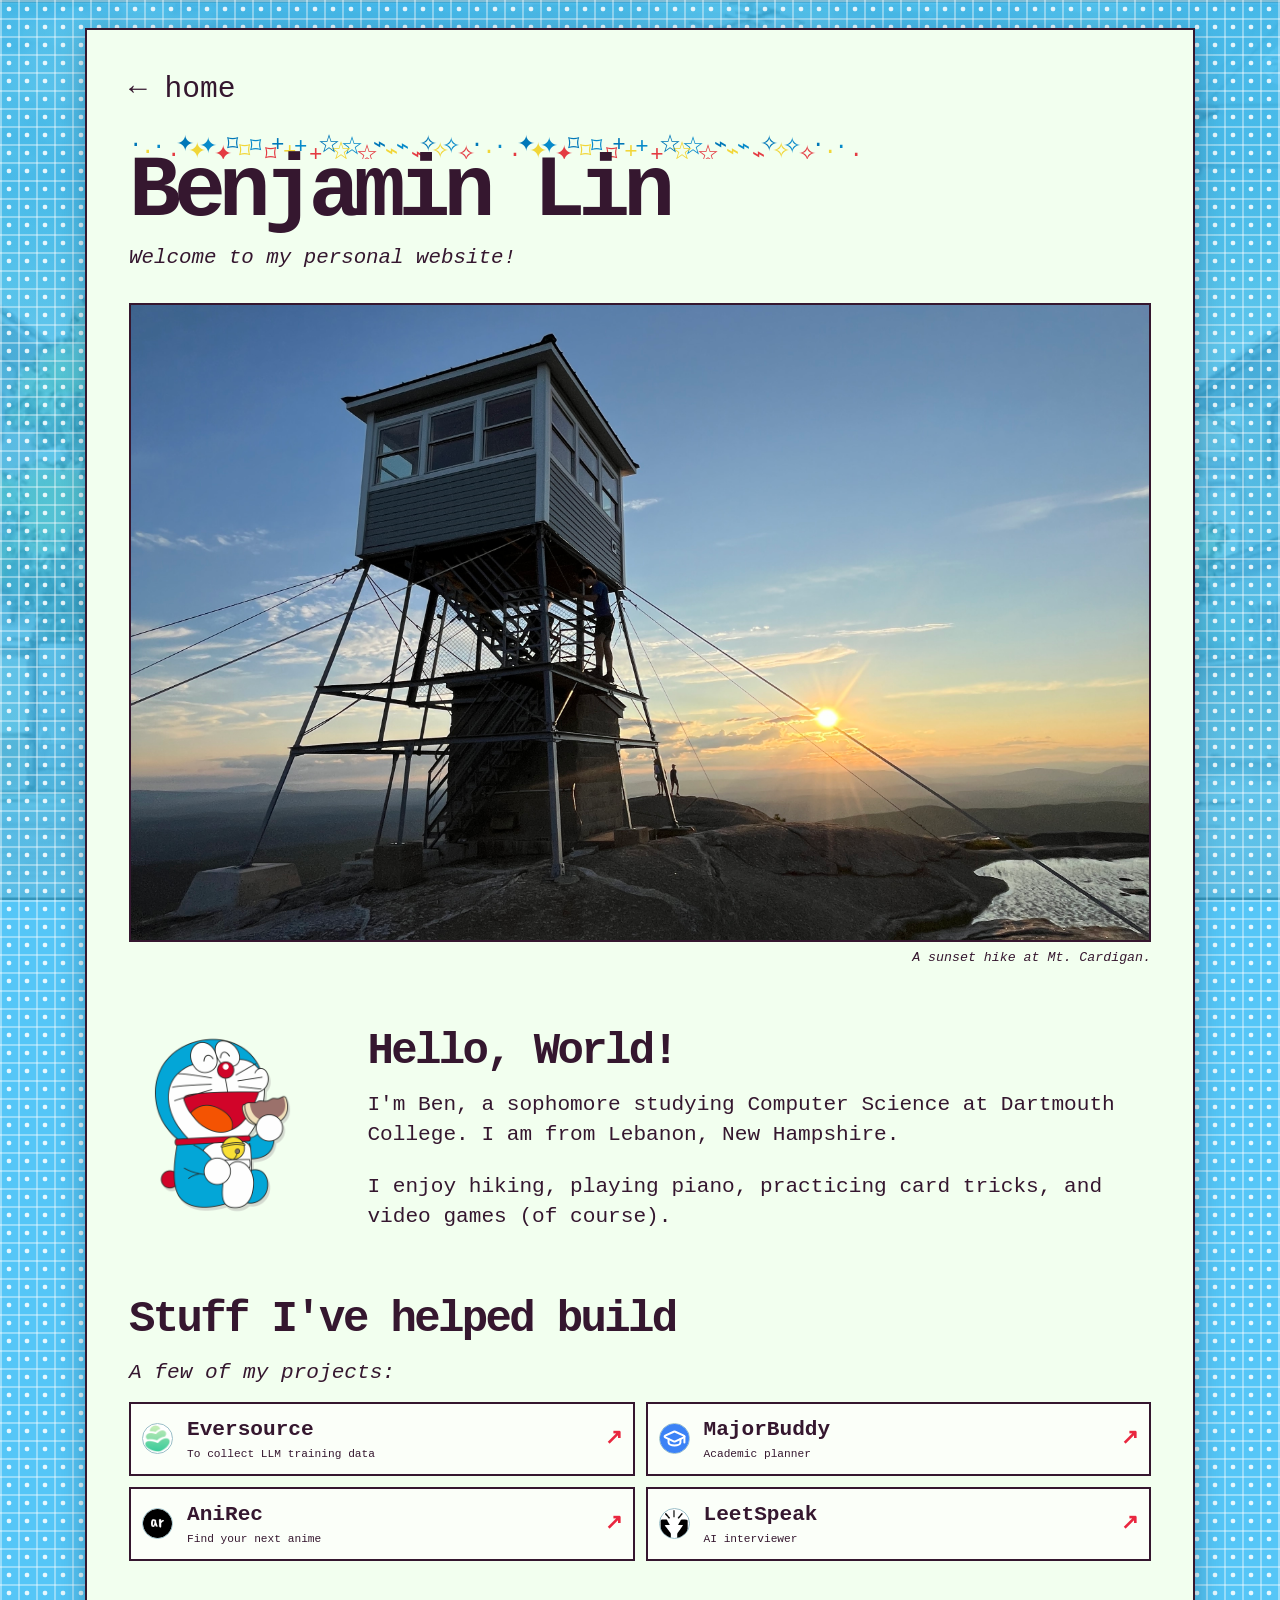
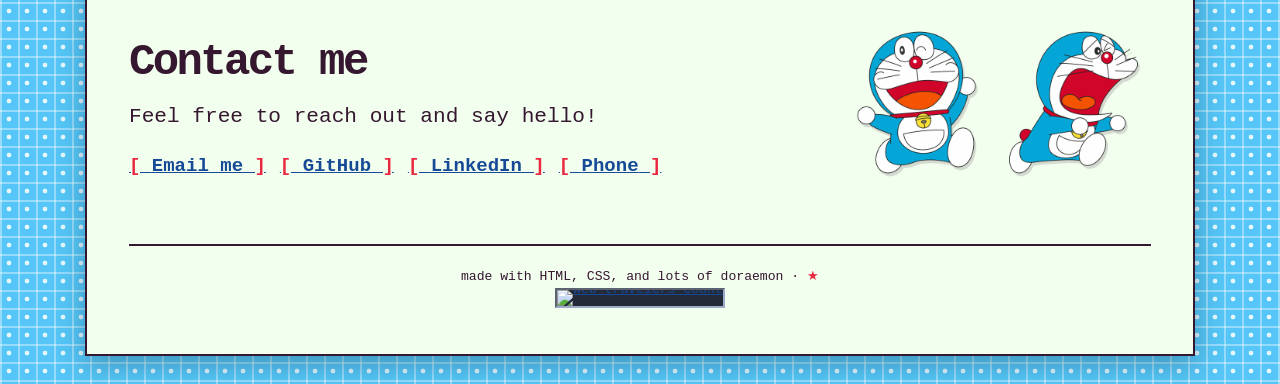
==== index.html @ bcbeec0c "doraemon theme" ====
<!DOCTYPE html>
<html lang="en">
<head>
  <meta charset="UTF-8">
  <meta name="viewport" content="width=device-width, initial-scale=1.0">
  <meta name="description" content="Benjamin Lin's little corner of the internet.">
  <title>Ben's Website</title>
  <link rel="stylesheet" href="styles.css">
  <link rel="icon" href="images/dorayaki.svg?v=1" type="image/svg+xml" sizes="any">
</head>

<body>
  <main class="site-shell">
    <header class="masthead">
      <a class="back-link" href="#about">← home</a>
      <p class="confetti" aria-hidden="true">·　✦　⌑　+　☆　⌁　✧　·　✦　⌑　+　☆　⌁　✧　·</p>
      <h1>Benjamin Lin</h1>
      <p class="welcome-line">Welcome to my personal website!</p>
    </header>

    <figure class="feature-figure">
      <img src="images/mt-cardigan.jpg" alt="A firetower with a sunset in the background.">
      <figcaption>A sunset hike at Mt. Cardigan.</figcaption>
    </figure>

    <section id="about" class="entry about-entry">
      <img class="entry-character" src="images/doraemon-40659.png" alt="Doraemon holding a dorayaki">
      <div>
        <h2>Hello, World!</h2>
        <p>I'm Ben, a sophomore studying Computer Science at Dartmouth College. I am from Lebanon, New Hampshire.</p>
        <p>I enjoy hiking, playing piano, practicing card tricks, and video games (of course). </p>
      </div>
    </section>

    <section id="projects" class="entry projects-entry">
      <h2>Stuff I've helped build</h2>
      <p class="section-intro">A few of my projects:</p>
      <div class="project-grid">
        <a href="https://eversource.dartmouth.edu/" target="_blank" rel="noopener">
          <span class="project-symbol"><img src="images/project-icons/eversource.png" alt=""></span>
          <span><strong>Eversource</strong><small>To collect LLM training data</small></span>
          <b>↗</b>
        </a>
        <a href="https://majorbuddy.xyz" target="_blank" rel="noopener">
          <span class="project-symbol"><img src="images/project-icons/majorbuddy.svg" alt=""></span>
          <span><strong>MajorBuddy</strong><small>Academic planner</small></span>
          <b>↗</b>
        </a>
        <a href="https://ani-rec-three.vercel.app/" target="_blank" rel="noopener">
          <span class="project-symbol"><img src="images/project-icons/anirec.ico" alt=""></span>
          <span><strong>AniRec</strong><small>Find your next anime</small></span>
          <b>↗</b>
        </a>
        <a href="https://leetspeak.live/" target="_blank" rel="noopener">
          <span class="project-symbol"><img src="images/project-icons/leetspeak.svg" alt=""></span>
          <span><strong>LeetSpeak</strong><small>AI interviewer</small></span>
          <b>↗</b>
        </a>
      </div>
    </section>

    <section id="contact" class="entry contact-entry">
      <div>
        <h2>Contact me</h2>
        <p>Feel free to reach out and say hello!</p>
        <p class="contact-list">
          <a href="mailto:blin97198@gmail.com">Email me</a>
          <a href="https://github.com/benitolinito" target="_blank" rel="noopener">GitHub</a>
          <a href="https://www.linkedin.com/in/benjamin-lin-399378349/" target="_blank" rel="noopener">LinkedIn</a>
          <a href="tel:+16033228292">Phone</a>
        </p>
      </div>
      <div class="contact-art">
        <img src="images/doraemon-40668.png" alt="Doraemon waving" class="contact-character contact-character-smile">
        <img src="images/doraemon-40663.png" alt="Doraemon running with excitement" class="contact-character">
      </div>
    </section>

    <footer>
      <p>made with HTML, CSS, and lots of doraemon · <span>★</span></p>
      <a class="visitor-count" href="https://hits.sh/benitolinito.github.io/" target="_blank" rel="noopener"><img src="https://hits.sh/benitolinito.github.io.svg?style=flat-square&amp;label=WEB%20TRAVELERS&amp;color=1b2735&amp;labelColor=35172f" alt="Web travelers count"></a>
    </footer>
  </main>
</body>
</html>
---- styles.css ----
:root {
  --sky: #55c6f7;
  --sky-dark: #159fdf;
  --mint: #f2ffef;
  --paper-edge: #e0f4db;
  --plum: #35172f;
  --blue: #028ed2;
  --red: #e9273f;
}

* { box-sizing: border-box; }
html { scroll-behavior: smooth; }

body {
  min-width: 320px;
  margin: 0;
  color: var(--plum);
  font-family: "Courier New", Courier, monospace;
  background-color: var(--sky);
  background-image:
    linear-gradient(90deg, rgba(255, 255, 255, .38) 2px, transparent 2px),
    linear-gradient(rgba(255, 255, 255, .38) 2px, transparent 2px),
    radial-gradient(circle at center, rgba(255, 255, 255, .85) 0 2px, transparent 2.7px),
    linear-gradient(rgba(66, 191, 240, .78), rgba(66, 191, 240, .78)),
    url("images/nobita's house.webp");
  background-position: 0 0, 0 0, 0 0, center, center;
  background-size: 18px 18px, 18px 18px, 18px 18px, cover, cover;
  background-attachment: scroll, scroll, scroll, fixed, fixed;
}

a { color: #164a96; }
a:hover, a:focus-visible { color: var(--red); }

.site-shell {
  width: min(100% - 36px, 1110px);
  margin: 28px auto;
  padding: clamp(25px, 4vw, 42px);
  border: 2px solid var(--plum);
  background: var(--mint);
  box-shadow: 0 8px 26px rgba(26, 75, 101, .42);
}

.masthead { margin-bottom: 34px; }
.back-link { display: inline-block; font-size: clamp(1.15rem, 2.6vw, 1.85rem); color: var(--plum); text-decoration: none; }
.back-link:hover, .back-link:focus-visible { color: var(--red); text-decoration: underline; }

.confetti {
  margin: 22px 0 -7px;
  overflow: hidden;
  color: #0077b8;
  font-size: 1.4rem;
  letter-spacing: .25em;
  white-space: nowrap;
  text-shadow: 12px 7px #f1d638, 23px 2px #078aca, 38px 10px #e43b42;
}

h1, h2, p { margin-top: 0; }
h1 { margin-bottom: 13px; font-size: clamp(2.4rem, 7vw, 5.4rem); line-height: .94; letter-spacing: -.08em; }
.welcome-line { margin-bottom: 0; font-size: clamp(.95rem, 2vw, 1.3rem); font-style: italic; }

.feature-figure { margin: 0 0 clamp(37px, 6vw, 63px); }
.feature-figure img { display: block; width: 100%; aspect-ratio: 16 / 10; border: 2px solid var(--plum); object-fit: cover; object-position: 50% 35%; }
.feature-figure figcaption { margin-top: 8px; font-size: .83rem; font-style: italic; text-align: right; }

.entry { margin: 0 0 clamp(39px, 6vw, 64px); font-size: clamp(1rem, 2vw, 1.32rem); line-height: 1.42; }
.entry h2 { margin-bottom: 15px; font-size: clamp(1.65rem, 3.7vw, 2.75rem); line-height: 1.08; letter-spacing: -.06em; }
.entry p:last-child { margin-bottom: 0; }

.about-entry { display: grid; grid-template-columns: minmax(115px, 20%) 1fr; gap: clamp(17px, 3vw, 34px); align-items: start; }
.entry-character { width: 100%; max-width: 185px; margin-top: 3px; filter: drop-shadow(2px 3px 0 rgba(53, 23, 47, .16)); }

.section-intro { margin-bottom: 14px; font-style: italic; }
.project-grid { display: grid; grid-template-columns: repeat(2, minmax(0, 1fr)); gap: 11px; }
.project-grid a { display: grid; grid-template-columns: 37px 1fr 17px; gap: 8px; align-items: center; padding: 11px; color: var(--plum); border: 2px solid var(--plum); text-decoration: none; background: #fbfff9; }
.project-grid a:hover, .project-grid a:focus-visible { color: var(--plum); border-color: var(--blue); background: #dff7ff; transform: translate(-2px, -2px); box-shadow: 4px 4px 0 var(--blue); }
.project-symbol { display: grid; width: 31px; height: 31px; place-items: center; overflow: hidden; border: 1px solid #9bbfc8; border-radius: 50%; background: #fff; }
.project-symbol img { display: block; width: 100%; height: 100%; object-fit: contain; }
.project-grid strong, .project-grid small { display: block; }
.project-grid small { margin-top: 2px; font-size: .7rem; }
.project-grid b { color: var(--red); }

.contact-entry { display: grid; grid-template-columns: 1fr minmax(185px, 27%); gap: 25px; align-items: end; }
.contact-entry h2 { max-width: 790px; }
.contact-list { display: flex; flex-wrap: wrap; gap: 8px 14px; font-size: .9em; font-weight: 700; }
.contact-list a::before { content: "[ "; color: var(--red); }
.contact-list a::after { content: " ]"; color: var(--red); }
.contact-art { display: flex; align-items: end; justify-content: end; gap: 2px; }
.contact-character { width: 59%; max-height: 155px; object-fit: contain; object-position: bottom; filter: drop-shadow(2px 3px 0 rgba(53, 23, 47, .16)); }
.contact-character-smile { width: 74%; max-height: 155px; }

footer { padding-top: 18px; border-top: 2px solid var(--plum); font-size: .82rem; text-align: center; }
footer p { margin: 4px 0; }
footer span { color: var(--red); }
.visitor-count { display: inline-block; overflow: hidden; border: 2px inset #9eabc6; line-height: 0; background: #252a38; }
.visitor-count img { height: 24px; max-width: 100%; }

@media (max-width: 640px) {
  .site-shell { width: min(100% - 18px, 610px); margin: 9px auto; padding: 22px 18px; }
  .masthead { margin-bottom: 25px; }
  .confetti { margin-top: 15px; font-size: 1.1rem; }
  .feature-figure { margin-bottom: 36px; }
  .about-entry { grid-template-columns: 85px 1fr; gap: 14px; }
  .project-grid { grid-template-columns: 1fr; }
  .contact-entry { grid-template-columns: 1fr 138px; gap: 12px; }
}

@media (max-width: 410px) {
  body { background-size: 15px 15px, 15px 15px, 15px 15px, cover, cover; }
  h1 { letter-spacing: -.11em; }
  .about-entry { display: block; }
  .entry-character { display: block; width: 100px; margin: 0 auto 14px; }
  .contact-entry { grid-template-columns: 1fr; }
  .contact-character { display: none; }
}
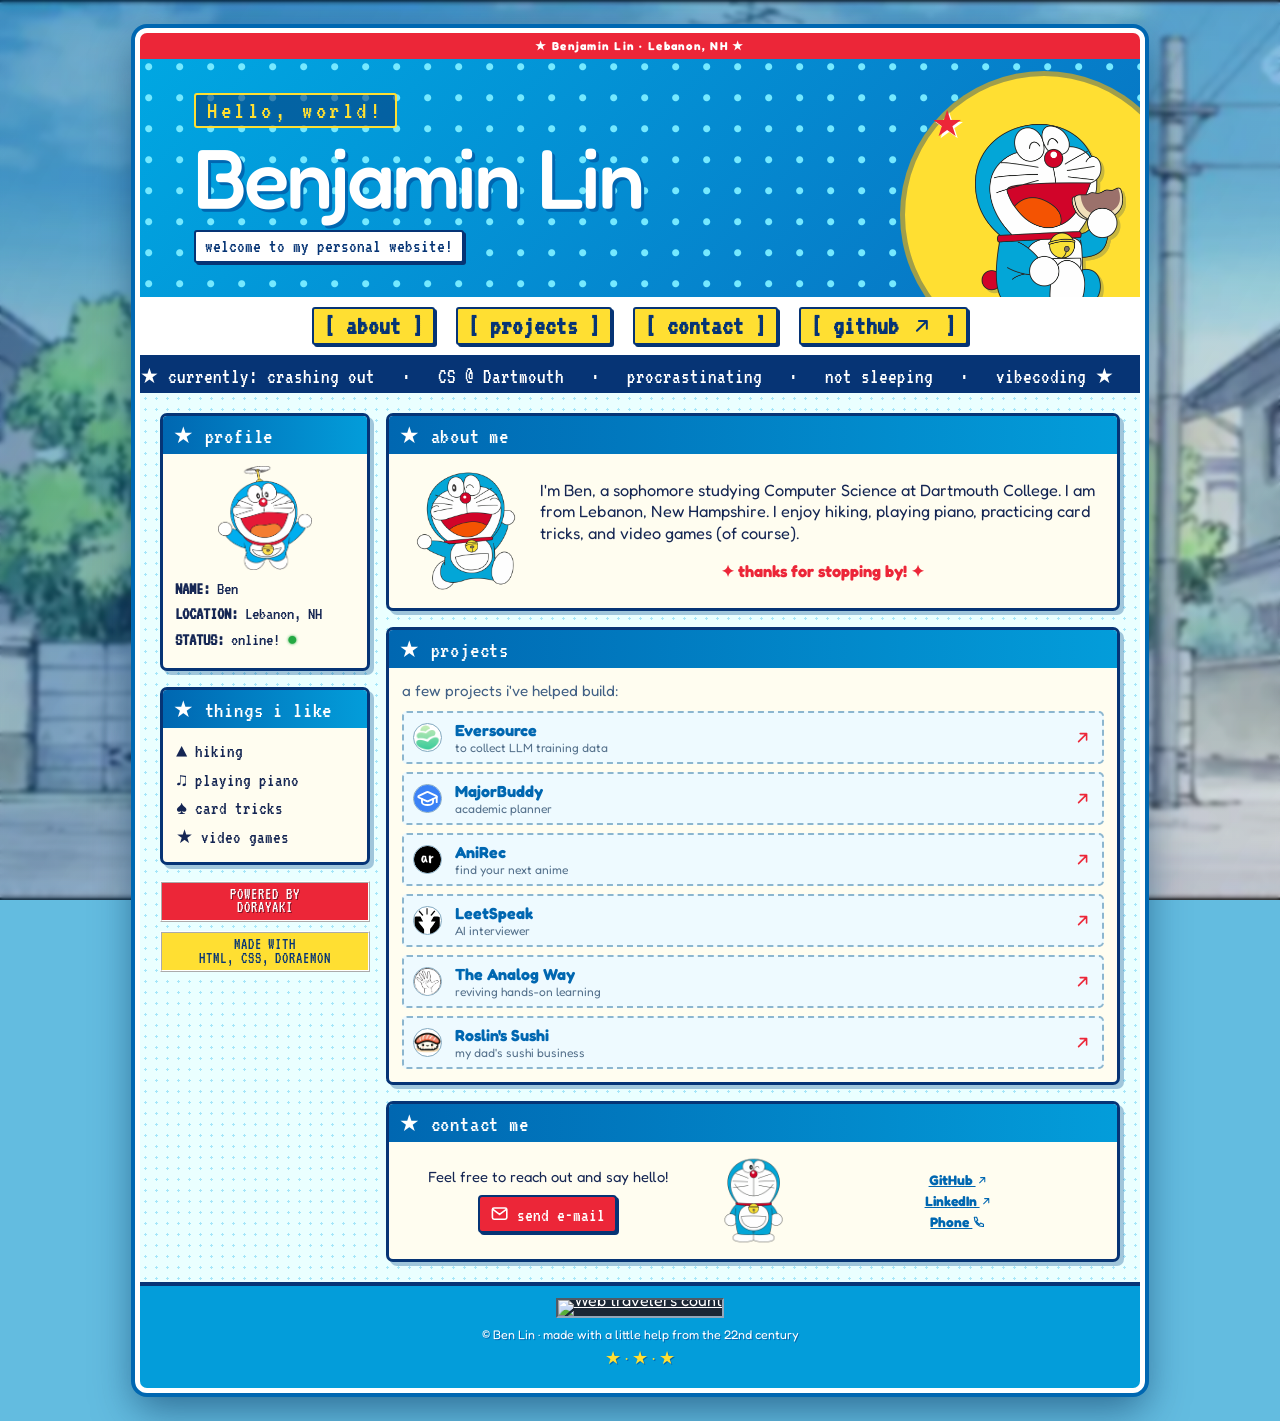
==== commit b2190711: "Make Doraemon design the main site, swap alternative version, add project icons, tidy files" ====
--- a/index.html
+++ b/index.html
@@ -4,82 +4,116 @@
   <meta charset="UTF-8">
   <meta name="viewport" content="width=device-width, initial-scale=1.0">
   <meta name="description" content="Benjamin Lin's little corner of the internet.">
-  <title>Ben's Website</title>
-  <link rel="stylesheet" href="styles.css">
+  <meta property="og:title" content="Benjamin Lin">
+  <meta property="og:description" content="Benjamin Lin's little corner of the internet.">
+  <meta property="og:image" content="https://benitolinito.github.io/images/dorayaki.png">
+  <meta property="og:url" content="https://benitolinito.github.io/">
+  <meta property="og:type" content="website">
+  <meta name="twitter:card" content="summary">
+  <meta name="twitter:title" content="Benjamin Lin">
+  <meta name="twitter:description" content="Benjamin Lin's little corner of the internet.">
+  <meta name="twitter:image" content="https://benitolinito.github.io/images/dorayaki.png">
+  <title>Benjamin Lin</title>
+  <link rel="stylesheet" href="alternative-version.css">
   <link rel="icon" href="images/dorayaki.svg?v=1" type="image/svg+xml" sizes="any">
 </head>
 
 <body>
   <main class="site-shell">
-    <header class="masthead">
-      <a class="back-link" href="#about">← home</a>
-      <p class="confetti" aria-hidden="true">·　✦　⌑　+　☆　⌁　✧　·　✦　⌑　+　☆　⌁　✧　·</p>
-      <h1>Benjamin Lin</h1>
-      <p class="welcome-line">Welcome to my personal website!</p>
+    <div class="top-strip" aria-hidden="true">
+      <span>★ Benjamin Lin · Lebanon, NH ★</span>
+    </div>
+
+    <header class="hero">
+      <div class="hero-copy">
+        <p class="hero-kicker">Hello, world!</p>
+        <h1>Benjamin Lin</h1>
+        <p class="hero-status">welcome to my personal website!</p>
+      </div>
+      <div class="hero-art" aria-hidden="true">
+        <span class="art-sparkle">★</span>
+        <img src="images/doraemon-40659.png" alt="">
+      </div>
     </header>
 
-    <figure class="feature-figure">
-      <img src="images/mt-cardigan.jpg" alt="A firetower with a sunset in the background.">
-      <figcaption>A sunset hike at Mt. Cardigan.</figcaption>
-    </figure>
+    <nav class="nav-bar" aria-label="Main navigation">
+      <a href="#about">[ about ]</a>
+      <a href="#projects">[ projects ]</a>
+      <a href="#contact">[ contact ]</a>
+      <a href="https://github.com/benitolinito" target="_blank" rel="noopener">[ github <svg class="icon external-icon" aria-hidden="true" viewBox="0 0 24 24"><path d="M7 17 17 7M9 7h8v8"/></svg> ]</a>
+    </nav>
 
-    <section id="about" class="entry about-entry">
-      <img class="entry-character" src="images/doraemon-40659.png" alt="Doraemon holding a dorayaki">
-      <div>
-        <h2>Hello, World!</h2>
-        <p>I'm Ben, a sophomore studying Computer Science at Dartmouth College. I am from Lebanon, New Hampshire.</p>
-        <p>I enjoy hiking, playing piano, practicing card tricks, and video games (of course). </p>
+    <p class="ticker"><span>★ currently: crashing out &nbsp; · &nbsp; CS @ Dartmouth &nbsp; · &nbsp; procrastinating &nbsp; · &nbsp; not sleeping &nbsp; · &nbsp; vibecoding ★</span></p>
+
+    <div class="content-grid">
+      <aside class="side-column">
+        <section class="window profile-card">
+          <h2 class="window-title">★ profile</h2>
+          <div class="window-body">
+            <img class="avatar" src="images/doraemon-40690.png" alt="Doraemon">
+            <p><strong>NAME:</strong> Ben</p>
+            <p><strong>LOCATION:</strong> Lebanon, NH</p>
+            <p><strong>STATUS:</strong> online! <span class="online-dot">●</span></p>
+          </div>
+        </section>
+
+        <section class="window likes-card">
+          <h2 class="window-title">★ things i like</h2>
+          <div class="window-body">
+            <ul class="mini-list">
+              <li>▲ hiking</li>
+              <li>♫ playing piano</li>
+              <li>♠ card tricks</li>
+              <li>★ video games</li>
+            </ul>
+          </div>
+        </section>
+
+        <div class="badge-stack" aria-label="Web badges">
+          <span>POWERED BY<br>DORAYAKI</span>
+          <span>MADE WITH<br>HTML, CSS, DORAEMON</span>
+        </div>
+      </aside>
+
+      <div class="main-column">
+        <section id="about" class="window about-card">
+          <h2 class="window-title">★ about me</h2>
+          <div class="window-body about-content">
+            <img class="about-doraemon" src="images/doraemon-40668.png" alt="Doraemon waving">
+            <div>
+              <p>I'm Ben, a sophomore studying Computer Science at Dartmouth College. I am from Lebanon, New Hampshire. I enjoy hiking, playing piano, practicing card tricks, and video games (of course).</p>
+              <p class="sparkle-line">✦ thanks for stopping by! ✦</p>
+            </div>
+          </div>
+        </section>
+
+        <section id="projects" class="window projects-card">
+          <h2 class="window-title">★ projects</h2>
+          <div class="window-body">
+            <p class="intro">a few projects i've helped build:</p>
+            <div class="project-list">
+              <a class="project-link" href="https://eversource.dartmouth.edu/" target="_blank" rel="noopener"><span class="project-icon"><img src="images/project-icons/eversource.png" alt=""></span><span><strong>Eversource</strong><small>to collect LLM training data</small></span><svg class="icon project-external-icon" aria-hidden="true" viewBox="0 0 24 24"><path d="M7 17 17 7M9 7h8v8"/></svg></a>
+              <a class="project-link" href="https://majorbuddy.xyz" target="_blank" rel="noopener"><span class="project-icon"><img src="images/project-icons/majorbuddy.svg" alt=""></span><span><strong>MajorBuddy</strong><small>academic planner</small></span><svg class="icon project-external-icon" aria-hidden="true" viewBox="0 0 24 24"><path d="M7 17 17 7M9 7h8v8"/></svg></a>
+              <a class="project-link" href="https://ani-rec-three.vercel.app/" target="_blank" rel="noopener"><span class="project-icon"><img src="images/project-icons/anirec.ico" alt=""></span><span><strong>AniRec</strong><small>find your next anime</small></span><svg class="icon project-external-icon" aria-hidden="true" viewBox="0 0 24 24"><path d="M7 17 17 7M9 7h8v8"/></svg></a>
+              <a class="project-link" href="https://leetspeak.live/" target="_blank" rel="noopener"><span class="project-icon"><img src="images/project-icons/leetspeak.svg" alt=""></span><span><strong>LeetSpeak</strong><small>AI interviewer</small></span><svg class="icon project-external-icon" aria-hidden="true" viewBox="0 0 24 24"><path d="M7 17 17 7M9 7h8v8"/></svg></a>
+              <a class="project-link" href="https://www.the-analog-way.com/" target="_blank" rel="noopener"><span class="project-icon"><img src="images/project-icons/analog-way.png" alt=""></span><span><strong>The Analog Way</strong><small>reviving hands-on learning</small></span><svg class="icon project-external-icon" aria-hidden="true" viewBox="0 0 24 24"><path d="M7 17 17 7M9 7h8v8"/></svg></a>
+              <a class="project-link" href="https://roslinsasianfoods.com/" target="_blank" rel="noopener"><span class="project-icon"><img src="images/project-icons/roslins.png" alt=""></span><span><strong>Roslin's Sushi</strong><small>my dad's sushi business</small></span><svg class="icon project-external-icon" aria-hidden="true" viewBox="0 0 24 24"><path d="M7 17 17 7M9 7h8v8"/></svg></a>
+            </div>
+          </div>
+        </section>
+
+        <section id="contact" class="window contact-card">
+          <h2 class="window-title">★ contact me</h2>
+          <div class="window-body contact-content">
+            <div><p>Feel free to reach out and say hello!</p><a class="mail-button" href="mailto:blin97198@gmail.com"><svg class="icon" aria-hidden="true" viewBox="0 0 24 24"><rect x="3" y="5" width="18" height="14" rx="2"/><path d="m4 7 8 6 8-6"/></svg> send e-mail</a></div>
+            <img src="images/doraemon-40674.png" alt="Doraemon smiling" class="contact-doraemon">
+            <div class="contact-links"><a href="https://github.com/benitolinito" target="_blank" rel="noopener">GitHub <svg class="icon external-icon" aria-hidden="true" viewBox="0 0 24 24"><path d="M7 17 17 7M9 7h8v8"/></svg></a><a href="https://www.linkedin.com/in/benjamin-lin-399378349/" target="_blank" rel="noopener">LinkedIn <svg class="icon external-icon" aria-hidden="true" viewBox="0 0 24 24"><path d="M7 17 17 7M9 7h8v8"/></svg></a><a href="tel:+16033228292">Phone <svg class="icon" aria-hidden="true" viewBox="0 0 24 24"><path d="M4 4h4l2 5-2.5 1.7a15 15 0 0 0 5.8 5.8L15 14l5 2v4c-9 .8-16-6.2-16-16Z"/></svg></a></div>
+          </div>
+        </section>
       </div>
-    </section>
+    </div>
 
-    <section id="projects" class="entry projects-entry">
-      <h2>Stuff I've helped build</h2>
-      <p class="section-intro">A few of my projects:</p>
-      <div class="project-grid">
-        <a href="https://eversource.dartmouth.edu/" target="_blank" rel="noopener">
-          <span class="project-symbol"><img src="images/project-icons/eversource.png" alt=""></span>
-          <span><strong>Eversource</strong><small>To collect LLM training data</small></span>
-          <b>↗</b>
-        </a>
-        <a href="https://majorbuddy.xyz" target="_blank" rel="noopener">
-          <span class="project-symbol"><img src="images/project-icons/majorbuddy.svg" alt=""></span>
-          <span><strong>MajorBuddy</strong><small>Academic planner</small></span>
-          <b>↗</b>
-        </a>
-        <a href="https://ani-rec-three.vercel.app/" target="_blank" rel="noopener">
-          <span class="project-symbol"><img src="images/project-icons/anirec.ico" alt=""></span>
-          <span><strong>AniRec</strong><small>Find your next anime</small></span>
-          <b>↗</b>
-        </a>
-        <a href="https://leetspeak.live/" target="_blank" rel="noopener">
-          <span class="project-symbol"><img src="images/project-icons/leetspeak.svg" alt=""></span>
-          <span><strong>LeetSpeak</strong><small>AI interviewer</small></span>
-          <b>↗</b>
-        </a>
-      </div>
-    </section>
-
-    <section id="contact" class="entry contact-entry">
-      <div>
-        <h2>Contact me</h2>
-        <p>Feel free to reach out and say hello!</p>
-        <p class="contact-list">
-          <a href="mailto:blin97198@gmail.com">Email me</a>
-          <a href="https://github.com/benitolinito" target="_blank" rel="noopener">GitHub</a>
-          <a href="https://www.linkedin.com/in/benjamin-lin-399378349/" target="_blank" rel="noopener">LinkedIn</a>
-          <a href="tel:+16033228292">Phone</a>
-        </p>
-      </div>
-      <div class="contact-art">
-        <img src="images/doraemon-40668.png" alt="Doraemon waving" class="contact-character contact-character-smile">
-        <img src="images/doraemon-40663.png" alt="Doraemon running with excitement" class="contact-character">
-      </div>
-    </section>
-
-    <footer>
-      <p>made with HTML, CSS, and lots of doraemon · <span>★</span></p>
-      <a class="visitor-count" href="https://hits.sh/benitolinito.github.io/" target="_blank" rel="noopener"><img src="https://hits.sh/benitolinito.github.io.svg?style=flat-square&amp;label=WEB%20TRAVELERS&amp;color=1b2735&amp;labelColor=35172f" alt="Web travelers count"></a>
-    </footer>
+    <footer><a class="counter" href="https://hits.sh/benitolinito.github.io/" target="_blank" rel="noopener"><img src="https://hits.sh/benitolinito.github.io.svg?style=flat-square&amp;label=WEB%20TRAVELERS&amp;color=1b2735&amp;labelColor=063475" alt="Web travelers count"></a><p>© Ben Lin · made with a little help from the 22nd century</p><p class="footer-stars" aria-hidden="true">★ · ★ · ★</p></footer>
   </main>
 </body>
 </html>
--- a/alternative-version.css
+++ b/alternative-version.css
@@ -0,0 +1,27 @@
+@import url("https://fonts.googleapis.com/css2?family=Fredoka:wght@400;500;600;700&family=VT323&display=swap");
+
+:root { --blue: #039dda; --dark-blue: #0067b1; --navy: #063475; --yellow: #ffdf32; --red: #ec2638; --ink: #152653; --paper: #fffdf0; }
+* { box-sizing: border-box; }
+html { scroll-behavior: smooth; }
+body { min-width: 320px; margin: 0; color: var(--ink); font-family: "Fredoka", "Trebuchet MS", sans-serif; background: #63bce0 url("images/nobita's house.webp") center / cover fixed no-repeat; }
+body::before { position: fixed; z-index: -1; inset: 0; content: ""; background: linear-gradient(120deg, rgba(0, 103, 177, .37), rgba(255, 255, 255, .1)); backdrop-filter: blur(2px); }
+a { color: inherit; }
+.site-shell { width: min(100% - 30px, 1010px); margin: 28px auto; overflow: hidden; border: 5px solid #fff; border-radius: 12px; background: #dbf7ff; box-shadow: 0 0 0 4px var(--dark-blue), 0 16px 40px rgba(0, 42, 83, .55); }
+.top-strip { display: flex; justify-content: center; padding: 6px 14px; color: #fff; font-size: .72rem; font-weight: 700; letter-spacing: .11em; text-align: center; background: var(--red); }
+.hero { position: relative; display: flex; min-height: 238px; align-items: center; padding: 27px clamp(24px, 5vw, 54px); overflow: hidden; color: #fff; text-shadow: 3px 3px 0 var(--dark-blue); background: radial-gradient(circle at 28% 25%, #75e9ff 0 3px, transparent 4px) 0 0 / 31px 31px, linear-gradient(135deg, #00a7e2, #0871c1); }.hero::after { position: absolute; right: -48px; bottom: -62px; width: 278px; height: 278px; content: ""; border: 5px solid rgba(6, 52, 117, .38); border-radius: 50%; background: var(--yellow); }
+.hero-copy { position: relative; z-index: 2; max-width: min(66%, 600px); }.hero-kicker { display: inline-block; margin: 0 0 10px; padding: 3px 11px; color: var(--yellow); border: 2px solid var(--yellow); border-radius: 3px; font-family: "VT323", monospace; font-size: 1.6rem; letter-spacing: .14em; text-shadow: 2px 2px 0 var(--dark-blue); background: rgba(6, 52, 117, .55); }h1 { margin: 0; font-size: clamp(2.9rem, 6.8vw, 5.25rem); font-weight: 500; line-height: .94; letter-spacing: -.035em; }.tagline { margin: 15px 0 0; font-size: clamp(.9rem, 2vw, 1.15rem); font-weight: 600; }.hero-status { display: inline-block; margin: 13px 0 0; padding: 5px 9px; color: var(--navy); border: 2px solid var(--navy); border-radius: 3px; font-family: "VT323", monospace; font-size: 1.2rem; text-shadow: none; background: #fff; box-shadow: 2px 2px 0 var(--navy); }
+.hero-art { position: absolute; z-index: 2; right: -48px; bottom: -24px; display: flex; align-items: flex-end; justify-content: center; width: 278px; height: 225px; }.hero-art img { width: 206px; filter: drop-shadow(3px 3px 0 rgba(3, 42, 103, .22)); }.art-sparkle { position: absolute; z-index: 1; top: 5px; left: 21px; color: var(--red); font-size: 2.25rem; text-shadow: 2px 2px 0 #fff; }
+.icon { display: inline-block; width: 1em; height: 1em; vertical-align: -.14em; fill: none; stroke: currentColor; stroke-linecap: round; stroke-linejoin: round; stroke-width: 2; }.external-icon { width: .9em; height: .9em; }
+.nav-bar { display: flex; justify-content: center; gap: clamp(7px, 2vw, 21px); padding: 10px 14px; border-bottom: 3px solid var(--navy); background: #fff; }.nav-bar a { padding: 4px 10px; color: var(--navy); border: 2px solid var(--navy); border-radius: 3px; font-family: "VT323", monospace; font-size: clamp(1.22rem, 3vw, 1.65rem); font-weight: 700; text-decoration: none; background: var(--yellow); box-shadow: 2px 2px 0 var(--navy); }.nav-bar a:hover, .nav-bar a:focus-visible { color: #fff; background: var(--red); transform: translate(1px, 1px); box-shadow: 1px 1px 0 var(--navy); }
+.ticker { margin: 0; overflow: hidden; white-space: nowrap; color: #fff; font-family: "VT323", monospace; font-size: 1.33rem; background: var(--navy); }.ticker span { display: inline-block; min-width: 100%; padding: 5px 0; animation: ticker 20s linear infinite; }@keyframes ticker { to { transform: translateX(-100%); } }
+.content-grid { display: grid; grid-template-columns: 210px 1fr; gap: 16px; padding: 20px; background: radial-gradient(#a5e6f9 1.2px, transparent 1.2px) 0 0 / 11px 11px, #eaffff; }.side-column, .main-column { display: grid; align-content: start; gap: 16px; }
+.window { overflow: hidden; border: 3px solid var(--navy); border-radius: 7px; background: var(--paper); box-shadow: 4px 4px 0 rgba(5, 80, 143, .32); }.window-title { margin: 0; padding: 5px 10px 6px; color: white; font-family: "VT323", monospace; font-size: 1.45rem; font-weight: 400; letter-spacing: .035em; background: linear-gradient(90deg, var(--dark-blue), var(--blue)); }.window-body { padding: 13px; }
+.profile-card .window-body { padding: 12px; font-family: "VT323", monospace; font-size: 1.14rem; line-height: .95; }.profile-card p { margin: 8px 0; }.avatar { display: block; width: 95px; height: 104px; margin: 0 auto 10px; object-fit: contain; }.online-dot { color: #24a943; text-shadow: 0 0 3px #24a943; }.mini-list { padding: 0; margin: 0; list-style: none; font-family: "VT323", monospace; font-size: 1.18rem; line-height: 1.15; }.mini-list li + li { margin-top: 7px; }
+.badge-stack { display: grid; gap: 9px; text-align: center; }.badge-stack span { padding: 5px; color: #fff; border: 2px ridge #fff; font-family: "VT323", monospace; font-size: 1rem; line-height: .85; letter-spacing: .06em; background: var(--red); text-shadow: 1px 1px 0 #851224; }.badge-stack span:last-child { color: var(--navy); background: var(--yellow); text-shadow: none; }
+.about-content { display: flex; gap: 10px; align-items: center; font-size: 1.02rem; line-height: 1.32; }.about-content p:first-child { margin-top: 0; }.about-content p:last-child { margin-bottom: 0; }.about-doraemon { width: 128px; flex: 0 0 auto; object-fit: contain; }.sparkle-line { color: var(--red); font-weight: 700; text-align: center; }
+.intro { margin: 0 0 11px; color: #416085; font-size: .95rem; }.project-list { display: grid; gap: 8px; }.project-link { display: grid; grid-template-columns: 34px 1fr 20px; gap: 8px; align-items: center; padding: 7px 9px; color: var(--ink); border: 2px dashed #8cb6cf; border-radius: 5px; text-decoration: none; background: #eefaff; }.project-link:hover, .project-link:focus-visible { border-color: var(--red); background: #fff3bc; transform: translateX(3px); }.project-icon { display: grid; width: 29px; height: 29px; place-items: center; overflow: hidden; border: 1px solid #82a9c0; border-radius: 50%; background: #fff; }.project-icon img { display: block; width: 100%; height: 100%; object-fit: contain; }.project-icon-letter { color: var(--navy); font-family: "Fredoka", "Trebuchet MS", sans-serif; font-size: 1rem; font-weight: 700; background: var(--yellow); }.project-link strong { display: block; color: var(--dark-blue); }.project-link small { display: block; color: #54708b; font-size: .75rem; }.project-external-icon { width: 1.2rem; height: 1.2rem; color: var(--red); }.project-link b { color: var(--red); font-size: 1.2rem; }
+.contact-content { display: grid; grid-template-columns: 1fr 95px 1fr; gap: 12px; align-items: center; text-align: center; }.contact-content p { margin: 0 0 10px; font-size: .92rem; }.mail-button { display: inline-block; padding: 7px 10px; color: #fff; border: 2px solid var(--navy); border-radius: 4px; font-family: "VT323", monospace; font-size: 1.2rem; text-decoration: none; background: var(--red); box-shadow: 2px 2px 0 var(--navy); }.mail-button:hover, .mail-button:focus-visible { transform: translate(1px, 1px); box-shadow: 1px 1px 0 var(--navy); }.contact-doraemon { width: 100%; max-height: 91px; object-fit: contain; }.contact-links { display: grid; gap: 5px; }.contact-links a { color: var(--dark-blue); font-size: .86rem; font-weight: 700; }.contact-links a:hover, .contact-links a:focus-visible { color: var(--red); }
+footer { padding: 12px 15px 15px; color: #fff; border-top: 4px solid var(--navy); text-align: center; background: var(--blue); text-shadow: 1px 1px 0 var(--dark-blue); }footer p { margin: 5px 0; font-size: .78rem; }.counter { display: inline-block; overflow: hidden; border: 2px inset #94a6b8; line-height: 0; text-shadow: none; background: #1b2735; }.counter img { height: 24px; max-width: 100%; }.footer-stars { color: var(--yellow); font-size: 1.1rem; }
+@media (max-width: 690px) { body { background-position: 58% center; }.site-shell { width: min(100% - 16px, 600px); margin: 10px auto; border-width: 3px; }.hero { min-height: 205px; padding: 22px 20px; }.hero-copy { max-width: calc(100% - 92px); }.hero-art { right: -8px; bottom: -24px; width: 155px; height: 168px; opacity: .72; }.hero-art img { width: 151px; }.art-sparkle { top: 0; left: 8px; font-size: 1.5rem; }.hero-status { font-size: 1rem; }.top-strip { font-size: .58rem; }.content-grid { grid-template-columns: 1fr; padding: 13px; }.side-column { grid-template-columns: 1fr 1fr; }.badge-stack { grid-column: span 2; grid-template-columns: 1fr 1fr; }.about-doraemon { width: 95px; } }
+@media (max-width: 430px) { .top-strip span:first-child, .top-strip span:last-child { display: none; }.nav-bar { flex-wrap: wrap; gap: 2px 11px; }.side-column { grid-template-columns: 1fr; }.badge-stack { grid-column: auto; }.contact-content { grid-template-columns: 1fr 70px; }.contact-links { grid-column: span 2; grid-row: 2; grid-template-columns: repeat(3, 1fr); } }
+@media (prefers-reduced-motion: reduce) { .ticker span { animation: none; } }
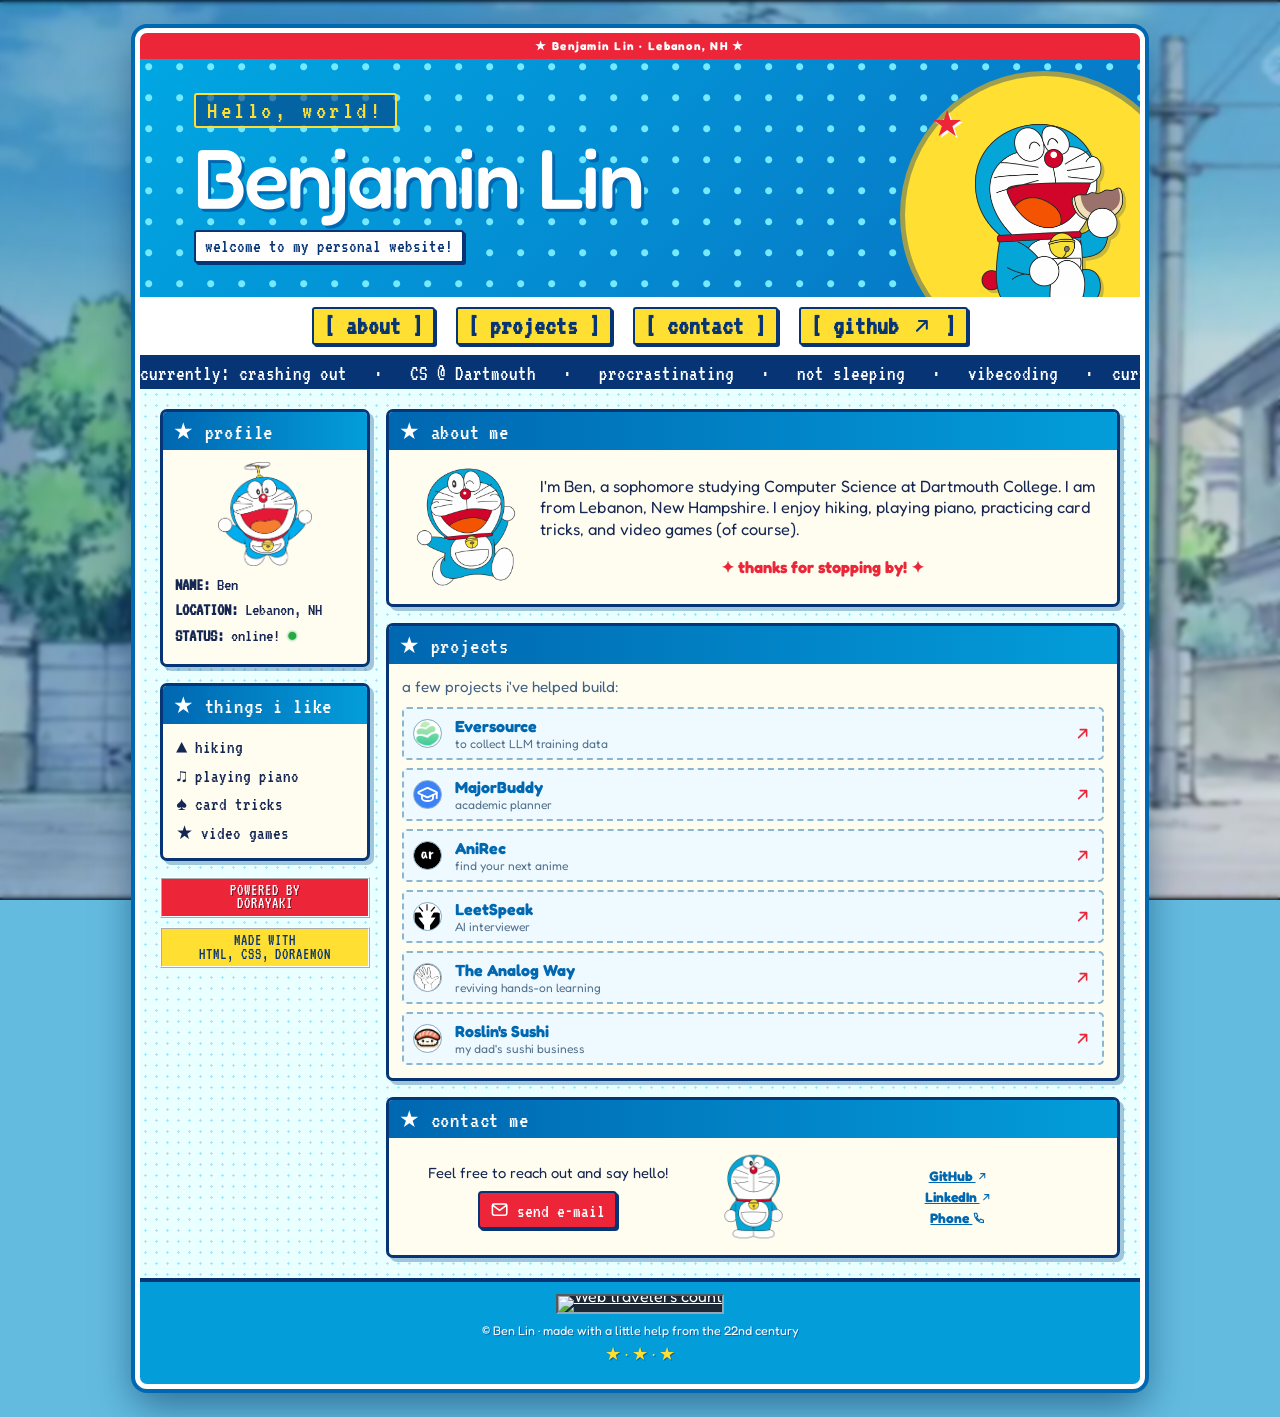
==== commit a46e5a64: "Make ticker scroll continuously and remove stars" ====
--- a/index.html
+++ b/index.html
@@ -43,7 +43,7 @@
       <a href="https://github.com/benitolinito" target="_blank" rel="noopener">[ github <svg class="icon external-icon" aria-hidden="true" viewBox="0 0 24 24"><path d="M7 17 17 7M9 7h8v8"/></svg> ]</a>
     </nav>
 
-    <p class="ticker"><span>★ currently: crashing out &nbsp; · &nbsp; CS @ Dartmouth &nbsp; · &nbsp; procrastinating &nbsp; · &nbsp; not sleeping &nbsp; · &nbsp; vibecoding ★</span></p>
+    <p class="ticker"><span class="ticker-track"><span class="ticker-item">currently: crashing out &nbsp; · &nbsp; CS @ Dartmouth &nbsp; · &nbsp; procrastinating &nbsp; · &nbsp; not sleeping &nbsp; · &nbsp; vibecoding &nbsp; · &nbsp;</span><span class="ticker-item" aria-hidden="true">currently: crashing out &nbsp; · &nbsp; CS @ Dartmouth &nbsp; · &nbsp; procrastinating &nbsp; · &nbsp; not sleeping &nbsp; · &nbsp; vibecoding &nbsp; · &nbsp;</span><span class="ticker-item" aria-hidden="true">currently: crashing out &nbsp; · &nbsp; CS @ Dartmouth &nbsp; · &nbsp; procrastinating &nbsp; · &nbsp; not sleeping &nbsp; · &nbsp; vibecoding &nbsp; · &nbsp;</span><span class="ticker-item" aria-hidden="true">currently: crashing out &nbsp; · &nbsp; CS @ Dartmouth &nbsp; · &nbsp; procrastinating &nbsp; · &nbsp; not sleeping &nbsp; · &nbsp; vibecoding &nbsp; · &nbsp;</span></span></p>
 
     <div class="content-grid">
       <aside class="side-column">
--- a/alternative-version.css
+++ b/alternative-version.css
@@ -13,7 +13,7 @@
 .hero-art { position: absolute; z-index: 2; right: -48px; bottom: -24px; display: flex; align-items: flex-end; justify-content: center; width: 278px; height: 225px; }.hero-art img { width: 206px; filter: drop-shadow(3px 3px 0 rgba(3, 42, 103, .22)); }.art-sparkle { position: absolute; z-index: 1; top: 5px; left: 21px; color: var(--red); font-size: 2.25rem; text-shadow: 2px 2px 0 #fff; }
 .icon { display: inline-block; width: 1em; height: 1em; vertical-align: -.14em; fill: none; stroke: currentColor; stroke-linecap: round; stroke-linejoin: round; stroke-width: 2; }.external-icon { width: .9em; height: .9em; }
 .nav-bar { display: flex; justify-content: center; gap: clamp(7px, 2vw, 21px); padding: 10px 14px; border-bottom: 3px solid var(--navy); background: #fff; }.nav-bar a { padding: 4px 10px; color: var(--navy); border: 2px solid var(--navy); border-radius: 3px; font-family: "VT323", monospace; font-size: clamp(1.22rem, 3vw, 1.65rem); font-weight: 700; text-decoration: none; background: var(--yellow); box-shadow: 2px 2px 0 var(--navy); }.nav-bar a:hover, .nav-bar a:focus-visible { color: #fff; background: var(--red); transform: translate(1px, 1px); box-shadow: 1px 1px 0 var(--navy); }
-.ticker { margin: 0; overflow: hidden; white-space: nowrap; color: #fff; font-family: "VT323", monospace; font-size: 1.33rem; background: var(--navy); }.ticker span { display: inline-block; min-width: 100%; padding: 5px 0; animation: ticker 20s linear infinite; }@keyframes ticker { to { transform: translateX(-100%); } }
+.ticker { margin: 0; overflow: hidden; white-space: nowrap; color: #fff; font-family: "VT323", monospace; font-size: 1.33rem; background: var(--navy); }.ticker-track { display: inline-flex; padding: 5px 0; animation: ticker 50s linear infinite; }.ticker-item { flex: 0 0 auto; }@keyframes ticker { from { transform: translateX(0); } to { transform: translateX(-50%); } }
 .content-grid { display: grid; grid-template-columns: 210px 1fr; gap: 16px; padding: 20px; background: radial-gradient(#a5e6f9 1.2px, transparent 1.2px) 0 0 / 11px 11px, #eaffff; }.side-column, .main-column { display: grid; align-content: start; gap: 16px; }
 .window { overflow: hidden; border: 3px solid var(--navy); border-radius: 7px; background: var(--paper); box-shadow: 4px 4px 0 rgba(5, 80, 143, .32); }.window-title { margin: 0; padding: 5px 10px 6px; color: white; font-family: "VT323", monospace; font-size: 1.45rem; font-weight: 400; letter-spacing: .035em; background: linear-gradient(90deg, var(--dark-blue), var(--blue)); }.window-body { padding: 13px; }
 .profile-card .window-body { padding: 12px; font-family: "VT323", monospace; font-size: 1.14rem; line-height: .95; }.profile-card p { margin: 8px 0; }.avatar { display: block; width: 95px; height: 104px; margin: 0 auto 10px; object-fit: contain; }.online-dot { color: #24a943; text-shadow: 0 0 3px #24a943; }.mini-list { padding: 0; margin: 0; list-style: none; font-family: "VT323", monospace; font-size: 1.18rem; line-height: 1.15; }.mini-list li + li { margin-top: 7px; }
@@ -24,4 +24,4 @@
 footer { padding: 12px 15px 15px; color: #fff; border-top: 4px solid var(--navy); text-align: center; background: var(--blue); text-shadow: 1px 1px 0 var(--dark-blue); }footer p { margin: 5px 0; font-size: .78rem; }.counter { display: inline-block; overflow: hidden; border: 2px inset #94a6b8; line-height: 0; text-shadow: none; background: #1b2735; }.counter img { height: 24px; max-width: 100%; }.footer-stars { color: var(--yellow); font-size: 1.1rem; }
 @media (max-width: 690px) { body { background-position: 58% center; }.site-shell { width: min(100% - 16px, 600px); margin: 10px auto; border-width: 3px; }.hero { min-height: 205px; padding: 22px 20px; }.hero-copy { max-width: calc(100% - 92px); }.hero-art { right: -8px; bottom: -24px; width: 155px; height: 168px; opacity: .72; }.hero-art img { width: 151px; }.art-sparkle { top: 0; left: 8px; font-size: 1.5rem; }.hero-status { font-size: 1rem; }.top-strip { font-size: .58rem; }.content-grid { grid-template-columns: 1fr; padding: 13px; }.side-column { grid-template-columns: 1fr 1fr; }.badge-stack { grid-column: span 2; grid-template-columns: 1fr 1fr; }.about-doraemon { width: 95px; } }
 @media (max-width: 430px) { .top-strip span:first-child, .top-strip span:last-child { display: none; }.nav-bar { flex-wrap: wrap; gap: 2px 11px; }.side-column { grid-template-columns: 1fr; }.badge-stack { grid-column: auto; }.contact-content { grid-template-columns: 1fr 70px; }.contact-links { grid-column: span 2; grid-row: 2; grid-template-columns: repeat(3, 1fr); } }
-@media (prefers-reduced-motion: reduce) { .ticker span { animation: none; } }
+@media (prefers-reduced-motion: reduce) { .ticker-track { animation: none; } }
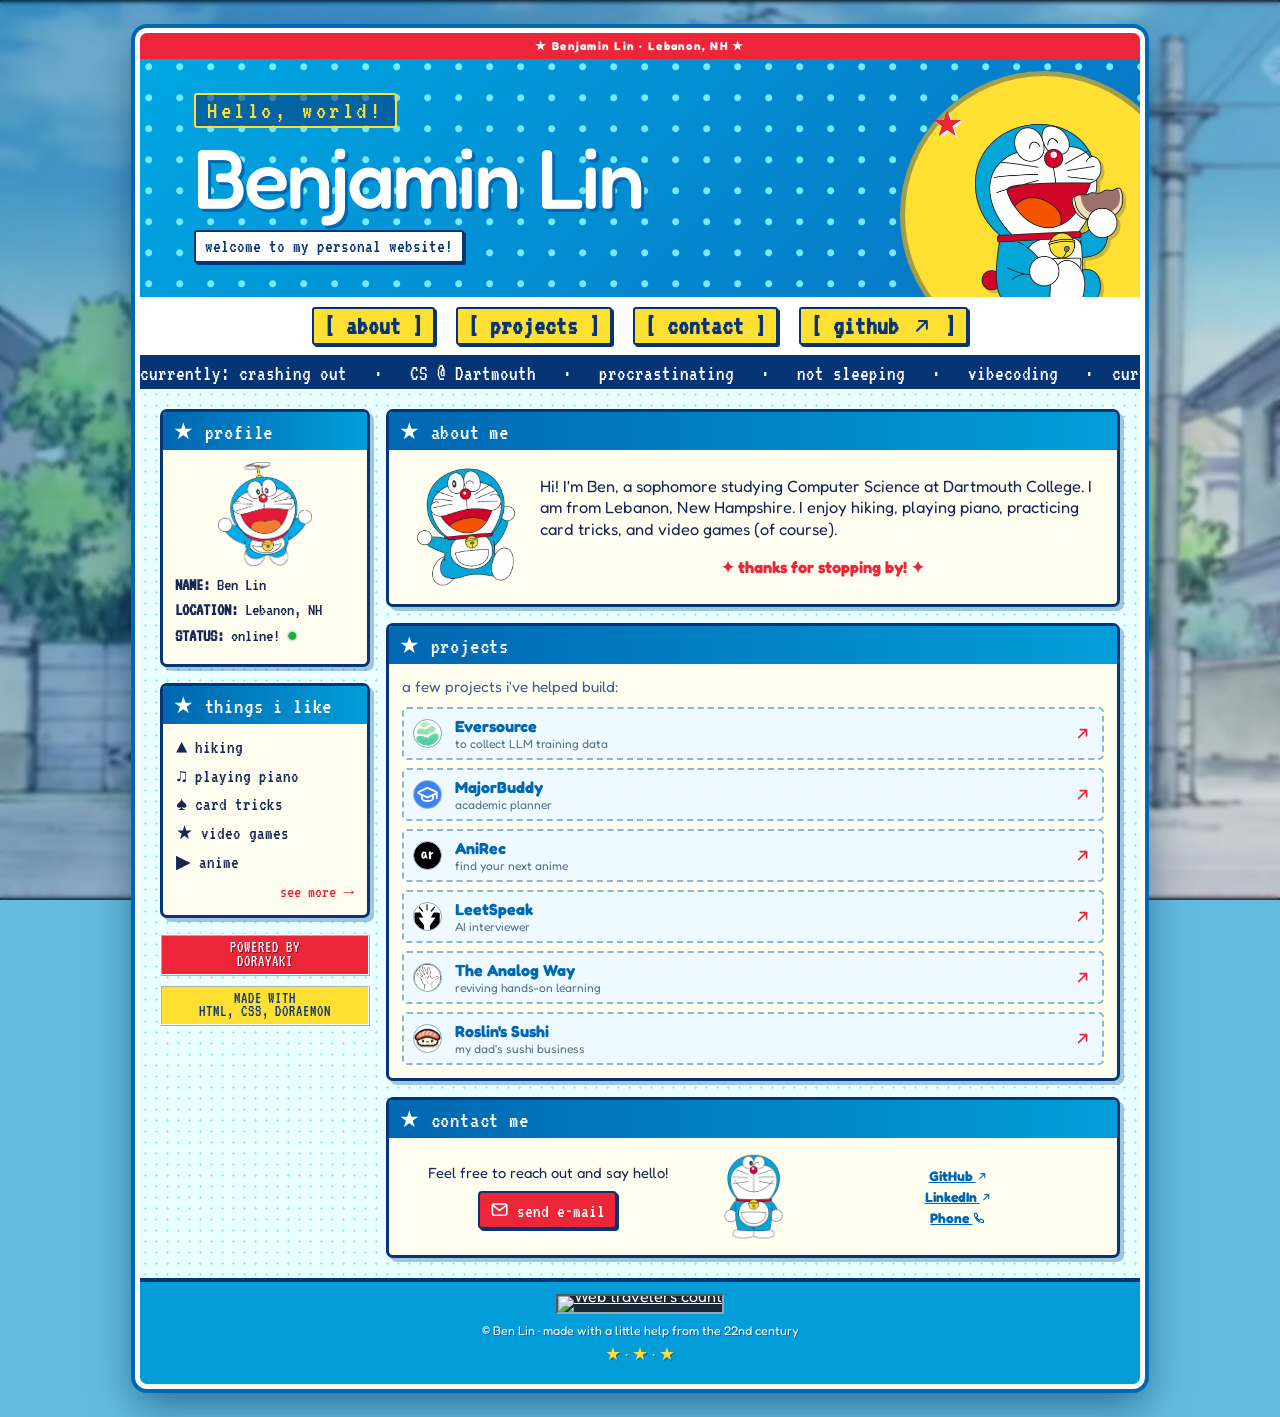
==== commit 953ae890: "Add likes page, gif popups on badges & Doraemon images, rename gifs/images descriptively" ====
--- a/index.html
+++ b/index.html
@@ -30,9 +30,9 @@
         <h1>Benjamin Lin</h1>
         <p class="hero-status">welcome to my personal website!</p>
       </div>
-      <div class="hero-art" aria-hidden="true">
-        <span class="art-sparkle">★</span>
-        <img src="images/doraemon-40659.png" alt="">
+      <div class="hero-art">
+        <span class="art-sparkle" aria-hidden="true">★</span>
+        <img class="gif-trigger" src="images/doraemon-dorayaki.png" alt="Doraemon — click me!" data-gif title="psst… click me!">
       </div>
     </header>
 
@@ -50,14 +50,14 @@
         <section class="window profile-card">
           <h2 class="window-title">★ profile</h2>
           <div class="window-body">
-            <img class="avatar" src="images/doraemon-40690.png" alt="Doraemon">
-            <p><strong>NAME:</strong> Ben</p>
+            <img class="avatar gif-trigger" src="images/doraemon-propeller.png" alt="Doraemon — click me!" data-gif title="psst… click me!">
+            <p><strong>NAME:</strong> Ben Lin</p>
             <p><strong>LOCATION:</strong> Lebanon, NH</p>
             <p><strong>STATUS:</strong> online! <span class="online-dot">●</span></p>
           </div>
         </section>
 
-        <section class="window likes-card">
+        <a class="window likes-card likes-link" href="likes.html">
           <h2 class="window-title">★ things i like</h2>
           <div class="window-body">
             <ul class="mini-list">
@@ -65,13 +65,15 @@
               <li>♫ playing piano</li>
               <li>♠ card tricks</li>
               <li>★ video games</li>
+              <li>▶ anime</li>
             </ul>
+            <p class="likes-more">see more →</p>
           </div>
-        </section>
+        </a>
 
         <div class="badge-stack" aria-label="Web badges">
-          <span>POWERED BY<br>DORAYAKI</span>
-          <span>MADE WITH<br>HTML, CSS, DORAEMON</span>
+          <button type="button" class="badge" data-gif>POWERED BY<br>DORAYAKI</button>
+          <button type="button" class="badge" data-gif>MADE WITH<br>HTML, CSS, DORAEMON</button>
         </div>
       </aside>
 
@@ -79,9 +81,9 @@
         <section id="about" class="window about-card">
           <h2 class="window-title">★ about me</h2>
           <div class="window-body about-content">
-            <img class="about-doraemon" src="images/doraemon-40668.png" alt="Doraemon waving">
+            <img class="about-doraemon gif-trigger" src="images/doraemon-winking.png" alt="Doraemon waving — click me!" data-gif title="psst… click me!">
             <div>
-              <p>I'm Ben, a sophomore studying Computer Science at Dartmouth College. I am from Lebanon, New Hampshire. I enjoy hiking, playing piano, practicing card tricks, and video games (of course).</p>
+              <p>Hi! I'm Ben, a sophomore studying Computer Science at Dartmouth College. I am from Lebanon, New Hampshire. I enjoy hiking, playing piano, practicing card tricks, and video games (of course).</p>
               <p class="sparkle-line">✦ thanks for stopping by! ✦</p>
             </div>
           </div>
@@ -106,7 +108,7 @@
           <h2 class="window-title">★ contact me</h2>
           <div class="window-body contact-content">
             <div><p>Feel free to reach out and say hello!</p><a class="mail-button" href="mailto:blin97198@gmail.com"><svg class="icon" aria-hidden="true" viewBox="0 0 24 24"><rect x="3" y="5" width="18" height="14" rx="2"/><path d="m4 7 8 6 8-6"/></svg> send e-mail</a></div>
-            <img src="images/doraemon-40674.png" alt="Doraemon smiling" class="contact-doraemon">
+            <img src="images/doraemon-smiling.png" alt="Doraemon smiling — click me!" class="contact-doraemon gif-trigger" data-gif title="psst… click me!">
             <div class="contact-links"><a href="https://github.com/benitolinito" target="_blank" rel="noopener">GitHub <svg class="icon external-icon" aria-hidden="true" viewBox="0 0 24 24"><path d="M7 17 17 7M9 7h8v8"/></svg></a><a href="https://www.linkedin.com/in/benjamin-lin-399378349/" target="_blank" rel="noopener">LinkedIn <svg class="icon external-icon" aria-hidden="true" viewBox="0 0 24 24"><path d="M7 17 17 7M9 7h8v8"/></svg></a><a href="tel:+16033228292">Phone <svg class="icon" aria-hidden="true" viewBox="0 0 24 24"><path d="M4 4h4l2 5-2.5 1.7a15 15 0 0 0 5.8 5.8L15 14l5 2v4c-9 .8-16-6.2-16-16Z"/></svg></a></div>
           </div>
         </section>
@@ -115,5 +117,67 @@
 
     <footer><a class="counter" href="https://hits.sh/benitolinito.github.io/" target="_blank" rel="noopener"><img src="https://hits.sh/benitolinito.github.io.svg?style=flat-square&amp;label=WEB%20TRAVELERS&amp;color=1b2735&amp;labelColor=063475" alt="Web travelers count"></a><p>© Ben Lin · made with a little help from the 22nd century</p><p class="footer-stars" aria-hidden="true">★ · ★ · ★</p></footer>
   </main>
+
+  <div class="gif-modal" id="gif-modal" aria-hidden="true">
+    <div class="gif-frame" role="dialog" aria-label="A wild Doraemon appears">
+      <button type="button" class="gif-close" aria-label="Close">×</button>
+      <img id="gif-modal-img" src="" alt="A dancing Doraemon gif">
+      <p class="gif-caption">✦ a wild doraemon appears! ✦</p>
+    </div>
+  </div>
+
+  <script>
+    (function () {
+      var GIFS = [
+        'doraemon-nervous.gif', 'doraemon-smug.gif', 'doraemon-angry.gif', 'doraemon-dorayaki-launch.gif',
+        'doraemon-shivering.gif', 'doraemon-wink.gif', 'doraemon-idea.gif', 'doraemon-eating-dorayaki.gif',
+        'doraemon-sulking.gif', 'doraemon-anywhere-door.gif', 'doraemon-singing.gif', 'doraemon-airplane.gif',
+        'doraemon-nodding.gif', 'doraemon-crying.gif', 'doraemon-fan.gif', 'doraemon-rolling.gif',
+        'doraemon-sleeping.gif', 'doraemon-bye.gif', 'doraemon-happy-jump.gif', 'doraemon-hug.gif',
+        'doraemon-crashing-out.gif'
+      ];
+      var modal = document.getElementById('gif-modal');
+      var img = document.getElementById('gif-modal-img');
+      var closeBtn = modal.querySelector('.gif-close');
+      var deck = [];
+      var lastGif = null;
+
+      function shuffle(arr) {
+        for (var i = arr.length - 1; i > 0; i--) {
+          var j = Math.floor(Math.random() * (i + 1));
+          var t = arr[i]; arr[i] = arr[j]; arr[j] = t;
+        }
+        return arr;
+      }
+      function randomGif() {
+        if (deck.length === 0) {
+          deck = shuffle(GIFS.slice());
+          // don't let a fresh deck start with the gif we just showed
+          if (GIFS.length > 1 && deck[deck.length - 1] === lastGif) {
+            deck.unshift(deck.pop());
+          }
+        }
+        lastGif = deck.pop();
+        return 'gifs/' + lastGif;
+      }
+      function openModal() {
+        img.src = randomGif();
+        modal.classList.add('open');
+        modal.setAttribute('aria-hidden', 'false');
+        closeBtn.focus();
+      }
+      function closeModal() {
+        modal.classList.remove('open');
+        modal.setAttribute('aria-hidden', 'true');
+        img.src = '';
+      }
+      document.querySelectorAll('[data-gif]').forEach(function (b) {
+        b.addEventListener('click', openModal);
+      });
+      closeBtn.addEventListener('click', closeModal);
+      modal.addEventListener('click', function (e) { if (e.target === modal) closeModal(); });
+      document.addEventListener('keydown', function (e) { if (e.key === 'Escape') closeModal(); });
+    })();
+  </script>
 </body>
 </html>
--- a/alternative-version.css
+++ b/alternative-version.css
@@ -3,7 +3,7 @@
 :root { --blue: #039dda; --dark-blue: #0067b1; --navy: #063475; --yellow: #ffdf32; --red: #ec2638; --ink: #152653; --paper: #fffdf0; }
 * { box-sizing: border-box; }
 html { scroll-behavior: smooth; }
-body { min-width: 320px; margin: 0; color: var(--ink); font-family: "Fredoka", "Trebuchet MS", sans-serif; background: #63bce0 url("images/nobita's house.webp") center / cover fixed no-repeat; }
+body { min-width: 320px; margin: 0; color: var(--ink); font-family: "Fredoka", "Trebuchet MS", sans-serif; background: #63bce0 url("images/nobitas-house.webp") center / cover fixed no-repeat; }
 body::before { position: fixed; z-index: -1; inset: 0; content: ""; background: linear-gradient(120deg, rgba(0, 103, 177, .37), rgba(255, 255, 255, .1)); backdrop-filter: blur(2px); }
 a { color: inherit; }
 .site-shell { width: min(100% - 30px, 1010px); margin: 28px auto; overflow: hidden; border: 5px solid #fff; border-radius: 12px; background: #dbf7ff; box-shadow: 0 0 0 4px var(--dark-blue), 0 16px 40px rgba(0, 42, 83, .55); }
@@ -17,11 +17,15 @@
 .content-grid { display: grid; grid-template-columns: 210px 1fr; gap: 16px; padding: 20px; background: radial-gradient(#a5e6f9 1.2px, transparent 1.2px) 0 0 / 11px 11px, #eaffff; }.side-column, .main-column { display: grid; align-content: start; gap: 16px; }
 .window { overflow: hidden; border: 3px solid var(--navy); border-radius: 7px; background: var(--paper); box-shadow: 4px 4px 0 rgba(5, 80, 143, .32); }.window-title { margin: 0; padding: 5px 10px 6px; color: white; font-family: "VT323", monospace; font-size: 1.45rem; font-weight: 400; letter-spacing: .035em; background: linear-gradient(90deg, var(--dark-blue), var(--blue)); }.window-body { padding: 13px; }
 .profile-card .window-body { padding: 12px; font-family: "VT323", monospace; font-size: 1.14rem; line-height: .95; }.profile-card p { margin: 8px 0; }.avatar { display: block; width: 95px; height: 104px; margin: 0 auto 10px; object-fit: contain; }.online-dot { color: #24a943; text-shadow: 0 0 3px #24a943; }.mini-list { padding: 0; margin: 0; list-style: none; font-family: "VT323", monospace; font-size: 1.18rem; line-height: 1.15; }.mini-list li + li { margin-top: 7px; }
-.badge-stack { display: grid; gap: 9px; text-align: center; }.badge-stack span { padding: 5px; color: #fff; border: 2px ridge #fff; font-family: "VT323", monospace; font-size: 1rem; line-height: .85; letter-spacing: .06em; background: var(--red); text-shadow: 1px 1px 0 #851224; }.badge-stack span:last-child { color: var(--navy); background: var(--yellow); text-shadow: none; }
+.badge-stack { display: grid; gap: 9px; text-align: center; }.badge-stack .badge { padding: 5px; color: #fff; border: 2px ridge #fff; font-family: "VT323", monospace; font-size: 1rem; line-height: .85; letter-spacing: .06em; background: var(--red); text-shadow: 1px 1px 0 #851224; cursor: pointer; transition: transform .1s ease; }.badge-stack .badge:last-child { color: var(--navy); background: var(--yellow); text-shadow: none; }.badge-stack .badge:hover, .badge-stack .badge:focus-visible { transform: scale(1.04) rotate(-1deg); }
+.gif-modal { position: fixed; z-index: 50; inset: 0; display: none; place-items: center; padding: 20px; background: rgba(6, 52, 117, .6); backdrop-filter: blur(2px); }.gif-modal.open { display: grid; }.gif-frame { position: relative; max-width: min(92vw, 400px); padding: 14px; border: 4px solid var(--navy); border-radius: 10px; text-align: center; background: var(--paper); box-shadow: 0 16px 40px rgba(0, 42, 83, .55); }.gif-frame img { display: block; width: 100%; border: 3px solid var(--navy); border-radius: 6px; background: #fff; }.gif-caption { margin: 10px 0 0; color: var(--navy); font-family: "VT323", monospace; font-size: 1.35rem; }.gif-close { position: absolute; top: -15px; right: -15px; display: grid; width: 34px; height: 34px; padding: 0; place-items: center; color: #fff; border: 3px solid var(--navy); border-radius: 50%; font-family: "VT323", monospace; font-size: 1.5rem; line-height: 1; cursor: pointer; background: var(--red); box-shadow: 2px 2px 0 var(--navy); }.gif-close:hover, .gif-close:focus-visible { transform: translate(1px, 1px); box-shadow: 1px 1px 0 var(--navy); }
+.gif-trigger { cursor: pointer; transition: transform .15s ease; }.gif-trigger:hover, .gif-trigger:focus-visible { transform: translateY(-4px) scale(1.05); }
 .about-content { display: flex; gap: 10px; align-items: center; font-size: 1.02rem; line-height: 1.32; }.about-content p:first-child { margin-top: 0; }.about-content p:last-child { margin-bottom: 0; }.about-doraemon { width: 128px; flex: 0 0 auto; object-fit: contain; }.sparkle-line { color: var(--red); font-weight: 700; text-align: center; }
 .intro { margin: 0 0 11px; color: #416085; font-size: .95rem; }.project-list { display: grid; gap: 8px; }.project-link { display: grid; grid-template-columns: 34px 1fr 20px; gap: 8px; align-items: center; padding: 7px 9px; color: var(--ink); border: 2px dashed #8cb6cf; border-radius: 5px; text-decoration: none; background: #eefaff; }.project-link:hover, .project-link:focus-visible { border-color: var(--red); background: #fff3bc; transform: translateX(3px); }.project-icon { display: grid; width: 29px; height: 29px; place-items: center; overflow: hidden; border: 1px solid #82a9c0; border-radius: 50%; background: #fff; }.project-icon img { display: block; width: 100%; height: 100%; object-fit: contain; }.project-icon-letter { color: var(--navy); font-family: "Fredoka", "Trebuchet MS", sans-serif; font-size: 1rem; font-weight: 700; background: var(--yellow); }.project-link strong { display: block; color: var(--dark-blue); }.project-link small { display: block; color: #54708b; font-size: .75rem; }.project-external-icon { width: 1.2rem; height: 1.2rem; color: var(--red); }.project-link b { color: var(--red); font-size: 1.2rem; }
 .contact-content { display: grid; grid-template-columns: 1fr 95px 1fr; gap: 12px; align-items: center; text-align: center; }.contact-content p { margin: 0 0 10px; font-size: .92rem; }.mail-button { display: inline-block; padding: 7px 10px; color: #fff; border: 2px solid var(--navy); border-radius: 4px; font-family: "VT323", monospace; font-size: 1.2rem; text-decoration: none; background: var(--red); box-shadow: 2px 2px 0 var(--navy); }.mail-button:hover, .mail-button:focus-visible { transform: translate(1px, 1px); box-shadow: 1px 1px 0 var(--navy); }.contact-doraemon { width: 100%; max-height: 91px; object-fit: contain; }.contact-links { display: grid; gap: 5px; }.contact-links a { color: var(--dark-blue); font-size: .86rem; font-weight: 700; }.contact-links a:hover, .contact-links a:focus-visible { color: var(--red); }
 footer { padding: 12px 15px 15px; color: #fff; border-top: 4px solid var(--navy); text-align: center; background: var(--blue); text-shadow: 1px 1px 0 var(--dark-blue); }footer p { margin: 5px 0; font-size: .78rem; }.counter { display: inline-block; overflow: hidden; border: 2px inset #94a6b8; line-height: 0; text-shadow: none; background: #1b2735; }.counter img { height: 24px; max-width: 100%; }.footer-stars { color: var(--yellow); font-size: 1.1rem; }
-@media (max-width: 690px) { body { background-position: 58% center; }.site-shell { width: min(100% - 16px, 600px); margin: 10px auto; border-width: 3px; }.hero { min-height: 205px; padding: 22px 20px; }.hero-copy { max-width: calc(100% - 92px); }.hero-art { right: -8px; bottom: -24px; width: 155px; height: 168px; opacity: .72; }.hero-art img { width: 151px; }.art-sparkle { top: 0; left: 8px; font-size: 1.5rem; }.hero-status { font-size: 1rem; }.top-strip { font-size: .58rem; }.content-grid { grid-template-columns: 1fr; padding: 13px; }.side-column { grid-template-columns: 1fr 1fr; }.badge-stack { grid-column: span 2; grid-template-columns: 1fr 1fr; }.about-doraemon { width: 95px; } }
+.likes-link { display: block; text-decoration: none; cursor: pointer; transition: transform .12s ease, box-shadow .12s ease; }.likes-link:hover, .likes-link:focus-visible { transform: translate(-2px, -2px); box-shadow: 7px 7px 0 rgba(5, 80, 143, .32); }.likes-more { margin: 9px 0 0; color: var(--red); font-family: "VT323", monospace; font-size: 1.1rem; text-align: right; }
+.likes-page { display: grid; grid-template-columns: repeat(2, 1fr); gap: 16px; padding: 20px; background: radial-gradient(#a5e6f9 1.2px, transparent 1.2px) 0 0 / 11px 11px, #eaffff; }.likes-page .window-body { font-size: 1rem; line-height: 1.4; }.likes-page .window-body p { margin: 0; }.likes-page .window-body p + p { margin-top: 9px; }.like-list { margin: 0; padding-left: 1.2em; list-style: square; }.like-list li { margin: 0 0 6px; }.like-list li:last-child { margin-bottom: 0; }.like-list li::marker { color: var(--red); }.likes-intro { grid-column: 1 / -1; margin: 0; color: #416085; font-family: "VT323", monospace; font-size: 1.3rem; }
+@media (max-width: 690px) { body { background-position: 58% center; }.site-shell { width: min(100% - 16px, 600px); margin: 10px auto; border-width: 3px; }.hero { min-height: 205px; padding: 22px 20px; }.hero-copy { max-width: calc(100% - 92px); }.hero-art { right: -24px; bottom: -24px; width: 220px; height: 190px; }.hero-art img { width: 210px; }.art-sparkle { top: 0; left: 8px; font-size: 1.5rem; }.hero-status { font-size: 1rem; }.top-strip { font-size: .58rem; }.content-grid { grid-template-columns: 1fr; padding: 13px; }.side-column { grid-template-columns: 1fr 1fr; }.badge-stack { grid-column: span 2; grid-template-columns: 1fr 1fr; }.about-doraemon { width: 95px; }.ticker-track { animation-duration: 90s; }.likes-page { grid-template-columns: 1fr; } }
 @media (max-width: 430px) { .top-strip span:first-child, .top-strip span:last-child { display: none; }.nav-bar { flex-wrap: wrap; gap: 2px 11px; }.side-column { grid-template-columns: 1fr; }.badge-stack { grid-column: auto; }.contact-content { grid-template-columns: 1fr 70px; }.contact-links { grid-column: span 2; grid-row: 2; grid-template-columns: repeat(3, 1fr); } }
 @media (prefers-reduced-motion: reduce) { .ticker-track { animation: none; } }
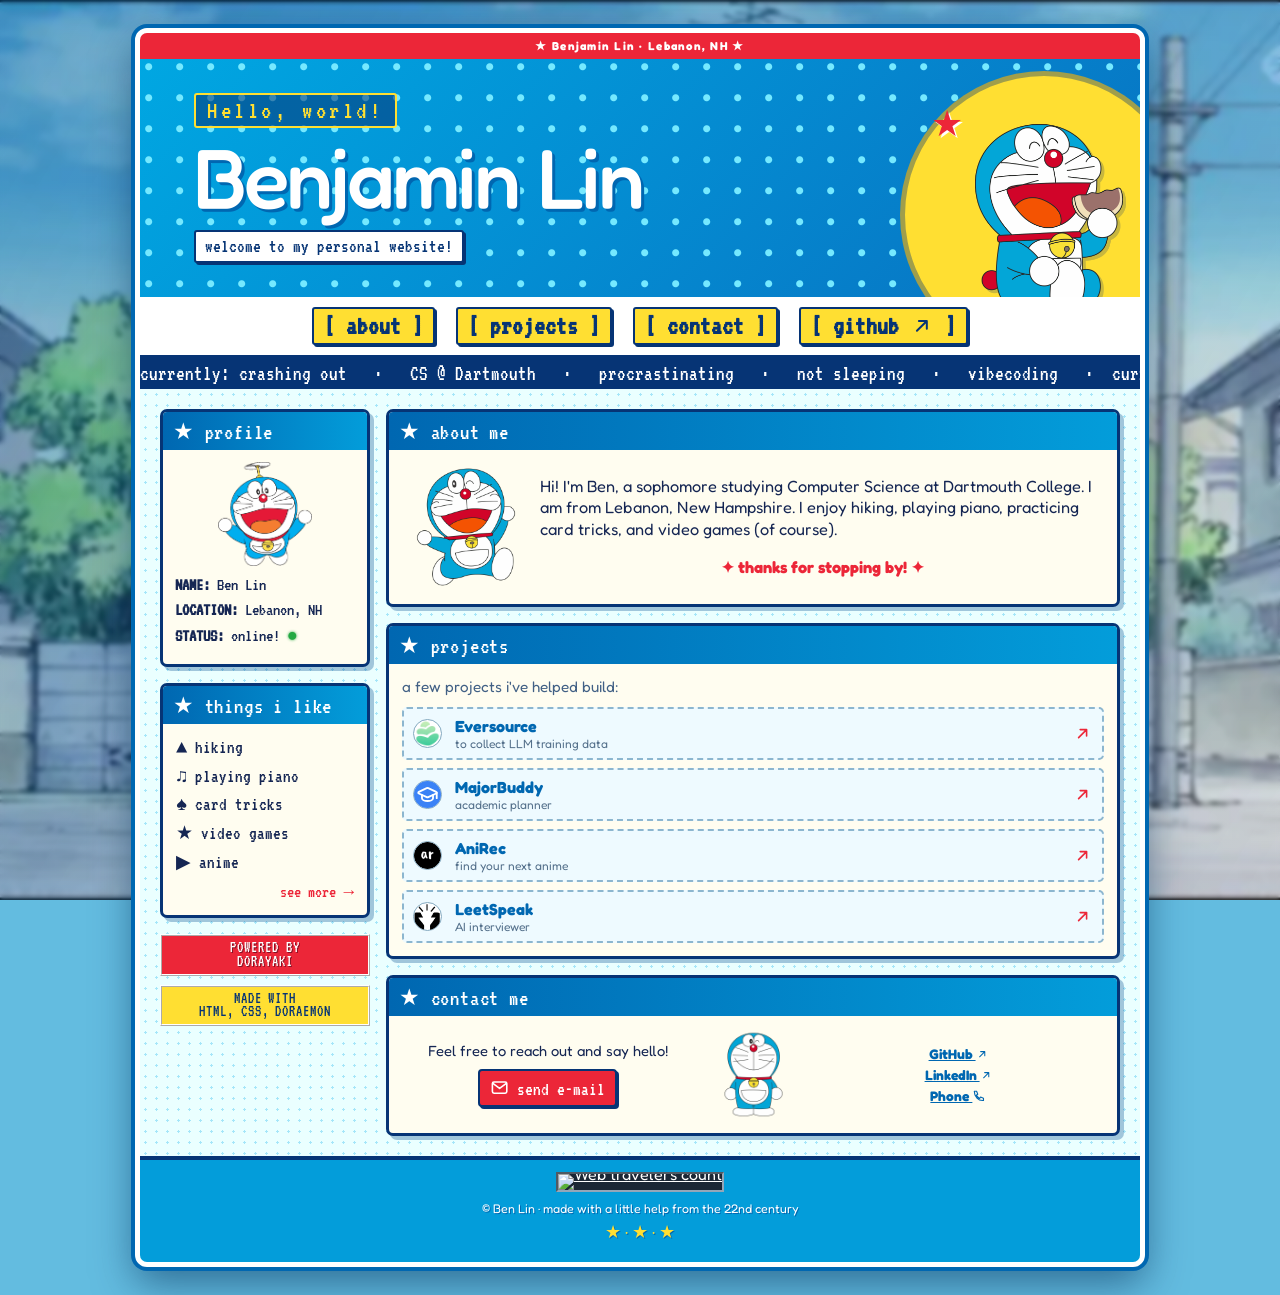
==== commit 9e280d38: "commented out sections" ====
--- a/index.html
+++ b/index.html
@@ -98,8 +98,12 @@
               <a class="project-link" href="https://majorbuddy.xyz" target="_blank" rel="noopener"><span class="project-icon"><img src="images/project-icons/majorbuddy.svg" alt=""></span><span><strong>MajorBuddy</strong><small>academic planner</small></span><svg class="icon project-external-icon" aria-hidden="true" viewBox="0 0 24 24"><path d="M7 17 17 7M9 7h8v8"/></svg></a>
               <a class="project-link" href="https://ani-rec-three.vercel.app/" target="_blank" rel="noopener"><span class="project-icon"><img src="images/project-icons/anirec.ico" alt=""></span><span><strong>AniRec</strong><small>find your next anime</small></span><svg class="icon project-external-icon" aria-hidden="true" viewBox="0 0 24 24"><path d="M7 17 17 7M9 7h8v8"/></svg></a>
               <a class="project-link" href="https://leetspeak.live/" target="_blank" rel="noopener"><span class="project-icon"><img src="images/project-icons/leetspeak.svg" alt=""></span><span><strong>LeetSpeak</strong><small>AI interviewer</small></span><svg class="icon project-external-icon" aria-hidden="true" viewBox="0 0 24 24"><path d="M7 17 17 7M9 7h8v8"/></svg></a>
+
+<!-- 
               <a class="project-link" href="https://www.the-analog-way.com/" target="_blank" rel="noopener"><span class="project-icon"><img src="images/project-icons/analog-way.png" alt=""></span><span><strong>The Analog Way</strong><small>reviving hands-on learning</small></span><svg class="icon project-external-icon" aria-hidden="true" viewBox="0 0 24 24"><path d="M7 17 17 7M9 7h8v8"/></svg></a>
-              <a class="project-link" href="https://roslinsasianfoods.com/" target="_blank" rel="noopener"><span class="project-icon"><img src="images/project-icons/roslins.png" alt=""></span><span><strong>Roslin's Sushi</strong><small>my dad's sushi business</small></span><svg class="icon project-external-icon" aria-hidden="true" viewBox="0 0 24 24"><path d="M7 17 17 7M9 7h8v8"/></svg></a>
+              <a class="project-link" href="https://roslinsasianfoods.com/" target="_blank" rel="noopener"><span class="project-icon"><img src="images/project-icons/roslins.png" alt=""></span><span><strong>Roslin's Sushi</strong><small>my dad's sushi business</small></span><svg class="icon project-external-icon" aria-hidden="true" viewBox="0 0 24 24"><path d="M7 17 17 7M9 7h8v8"/></svg></a> -->
+
+
             </div>
           </div>
         </section>
@@ -164,11 +168,13 @@
         img.src = randomGif();
         modal.classList.add('open');
         modal.setAttribute('aria-hidden', 'false');
+        document.body.style.overflow = 'hidden';
         closeBtn.focus();
       }
       function closeModal() {
         modal.classList.remove('open');
         modal.setAttribute('aria-hidden', 'true');
+        document.body.style.overflow = '';
         img.src = '';
       }
       document.querySelectorAll('[data-gif]').forEach(function (b) {
--- a/alternative-version.css
+++ b/alternative-version.css
@@ -17,8 +17,8 @@
 .content-grid { display: grid; grid-template-columns: 210px 1fr; gap: 16px; padding: 20px; background: radial-gradient(#a5e6f9 1.2px, transparent 1.2px) 0 0 / 11px 11px, #eaffff; }.side-column, .main-column { display: grid; align-content: start; gap: 16px; }
 .window { overflow: hidden; border: 3px solid var(--navy); border-radius: 7px; background: var(--paper); box-shadow: 4px 4px 0 rgba(5, 80, 143, .32); }.window-title { margin: 0; padding: 5px 10px 6px; color: white; font-family: "VT323", monospace; font-size: 1.45rem; font-weight: 400; letter-spacing: .035em; background: linear-gradient(90deg, var(--dark-blue), var(--blue)); }.window-body { padding: 13px; }
 .profile-card .window-body { padding: 12px; font-family: "VT323", monospace; font-size: 1.14rem; line-height: .95; }.profile-card p { margin: 8px 0; }.avatar { display: block; width: 95px; height: 104px; margin: 0 auto 10px; object-fit: contain; }.online-dot { color: #24a943; text-shadow: 0 0 3px #24a943; }.mini-list { padding: 0; margin: 0; list-style: none; font-family: "VT323", monospace; font-size: 1.18rem; line-height: 1.15; }.mini-list li + li { margin-top: 7px; }
-.badge-stack { display: grid; gap: 9px; text-align: center; }.badge-stack .badge { padding: 5px; color: #fff; border: 2px ridge #fff; font-family: "VT323", monospace; font-size: 1rem; line-height: .85; letter-spacing: .06em; background: var(--red); text-shadow: 1px 1px 0 #851224; cursor: pointer; transition: transform .1s ease; }.badge-stack .badge:last-child { color: var(--navy); background: var(--yellow); text-shadow: none; }.badge-stack .badge:hover, .badge-stack .badge:focus-visible { transform: scale(1.04) rotate(-1deg); }
-.gif-modal { position: fixed; z-index: 50; inset: 0; display: none; place-items: center; padding: 20px; background: rgba(6, 52, 117, .6); backdrop-filter: blur(2px); }.gif-modal.open { display: grid; }.gif-frame { position: relative; max-width: min(92vw, 400px); padding: 14px; border: 4px solid var(--navy); border-radius: 10px; text-align: center; background: var(--paper); box-shadow: 0 16px 40px rgba(0, 42, 83, .55); }.gif-frame img { display: block; width: 100%; border: 3px solid var(--navy); border-radius: 6px; background: #fff; }.gif-caption { margin: 10px 0 0; color: var(--navy); font-family: "VT323", monospace; font-size: 1.35rem; }.gif-close { position: absolute; top: -15px; right: -15px; display: grid; width: 34px; height: 34px; padding: 0; place-items: center; color: #fff; border: 3px solid var(--navy); border-radius: 50%; font-family: "VT323", monospace; font-size: 1.5rem; line-height: 1; cursor: pointer; background: var(--red); box-shadow: 2px 2px 0 var(--navy); }.gif-close:hover, .gif-close:focus-visible { transform: translate(1px, 1px); box-shadow: 1px 1px 0 var(--navy); }
+.badge-stack { display: grid; gap: 9px; text-align: center; }.badge-stack .badge { appearance: none; -webkit-appearance: none; margin: 0; padding: 5px; color: #fff; border: 2px ridge #fff; font-family: "VT323", monospace; font-size: 1rem; line-height: .85; letter-spacing: .06em; background: var(--red); text-shadow: 1px 1px 0 #851224; cursor: pointer; transition: transform .1s ease; }.badge-stack .badge:last-child { color: var(--navy); background: var(--yellow); text-shadow: none; }.badge-stack .badge:hover, .badge-stack .badge:focus-visible { transform: scale(1.04) rotate(-1deg); }
+.gif-modal { position: fixed; z-index: 50; inset: 0; width: 100%; height: 100dvh; display: none; place-items: center; padding: 20px; background: rgba(6, 52, 117, .72); }.gif-modal.open { display: grid; }.gif-frame { position: relative; max-width: min(92vw, 400px); padding: 14px; border: 4px solid var(--navy); border-radius: 10px; text-align: center; background: var(--paper); box-shadow: 0 16px 40px rgba(0, 42, 83, .55); }.gif-frame img { display: block; width: 100%; max-height: 70dvh; object-fit: contain; border: 3px solid var(--navy); border-radius: 6px; background: #fff; }.gif-caption { margin: 10px 0 0; color: var(--navy); font-family: "VT323", monospace; font-size: 1.35rem; }.gif-close { position: absolute; top: -15px; right: -15px; display: grid; width: 34px; height: 34px; padding: 0; place-items: center; color: #fff; border: 3px solid var(--navy); border-radius: 50%; font-family: "VT323", monospace; font-size: 1.5rem; line-height: 1; cursor: pointer; background: var(--red); box-shadow: 2px 2px 0 var(--navy); }.gif-close:hover, .gif-close:focus-visible { transform: translate(1px, 1px); box-shadow: 1px 1px 0 var(--navy); }
 .gif-trigger { cursor: pointer; transition: transform .15s ease; }.gif-trigger:hover, .gif-trigger:focus-visible { transform: translateY(-4px) scale(1.05); }
 .about-content { display: flex; gap: 10px; align-items: center; font-size: 1.02rem; line-height: 1.32; }.about-content p:first-child { margin-top: 0; }.about-content p:last-child { margin-bottom: 0; }.about-doraemon { width: 128px; flex: 0 0 auto; object-fit: contain; }.sparkle-line { color: var(--red); font-weight: 700; text-align: center; }
 .intro { margin: 0 0 11px; color: #416085; font-size: .95rem; }.project-list { display: grid; gap: 8px; }.project-link { display: grid; grid-template-columns: 34px 1fr 20px; gap: 8px; align-items: center; padding: 7px 9px; color: var(--ink); border: 2px dashed #8cb6cf; border-radius: 5px; text-decoration: none; background: #eefaff; }.project-link:hover, .project-link:focus-visible { border-color: var(--red); background: #fff3bc; transform: translateX(3px); }.project-icon { display: grid; width: 29px; height: 29px; place-items: center; overflow: hidden; border: 1px solid #82a9c0; border-radius: 50%; background: #fff; }.project-icon img { display: block; width: 100%; height: 100%; object-fit: contain; }.project-icon-letter { color: var(--navy); font-family: "Fredoka", "Trebuchet MS", sans-serif; font-size: 1rem; font-weight: 700; background: var(--yellow); }.project-link strong { display: block; color: var(--dark-blue); }.project-link small { display: block; color: #54708b; font-size: .75rem; }.project-external-icon { width: 1.2rem; height: 1.2rem; color: var(--red); }.project-link b { color: var(--red); font-size: 1.2rem; }
@@ -28,4 +28,5 @@
 .likes-page { display: grid; grid-template-columns: repeat(2, 1fr); gap: 16px; padding: 20px; background: radial-gradient(#a5e6f9 1.2px, transparent 1.2px) 0 0 / 11px 11px, #eaffff; }.likes-page .window-body { font-size: 1rem; line-height: 1.4; }.likes-page .window-body p { margin: 0; }.likes-page .window-body p + p { margin-top: 9px; }.like-list { margin: 0; padding-left: 1.2em; list-style: square; }.like-list li { margin: 0 0 6px; }.like-list li:last-child { margin-bottom: 0; }.like-list li::marker { color: var(--red); }.likes-intro { grid-column: 1 / -1; margin: 0; color: #416085; font-family: "VT323", monospace; font-size: 1.3rem; }
 @media (max-width: 690px) { body { background-position: 58% center; }.site-shell { width: min(100% - 16px, 600px); margin: 10px auto; border-width: 3px; }.hero { min-height: 205px; padding: 22px 20px; }.hero-copy { max-width: calc(100% - 92px); }.hero-art { right: -24px; bottom: -24px; width: 220px; height: 190px; }.hero-art img { width: 210px; }.art-sparkle { top: 0; left: 8px; font-size: 1.5rem; }.hero-status { font-size: 1rem; }.top-strip { font-size: .58rem; }.content-grid { grid-template-columns: 1fr; padding: 13px; }.side-column { grid-template-columns: 1fr 1fr; }.badge-stack { grid-column: span 2; grid-template-columns: 1fr 1fr; }.about-doraemon { width: 95px; }.ticker-track { animation-duration: 90s; }.likes-page { grid-template-columns: 1fr; } }
 @media (max-width: 430px) { .top-strip span:first-child, .top-strip span:last-child { display: none; }.nav-bar { flex-wrap: wrap; gap: 2px 11px; }.side-column { grid-template-columns: 1fr; }.badge-stack { grid-column: auto; }.contact-content { grid-template-columns: 1fr 70px; }.contact-links { grid-column: span 2; grid-row: 2; grid-template-columns: repeat(3, 1fr); } }
+@media (min-width: 691px) { .gif-modal { backdrop-filter: blur(2px); } }
 @media (prefers-reduced-motion: reduce) { .ticker-track { animation: none; } }
